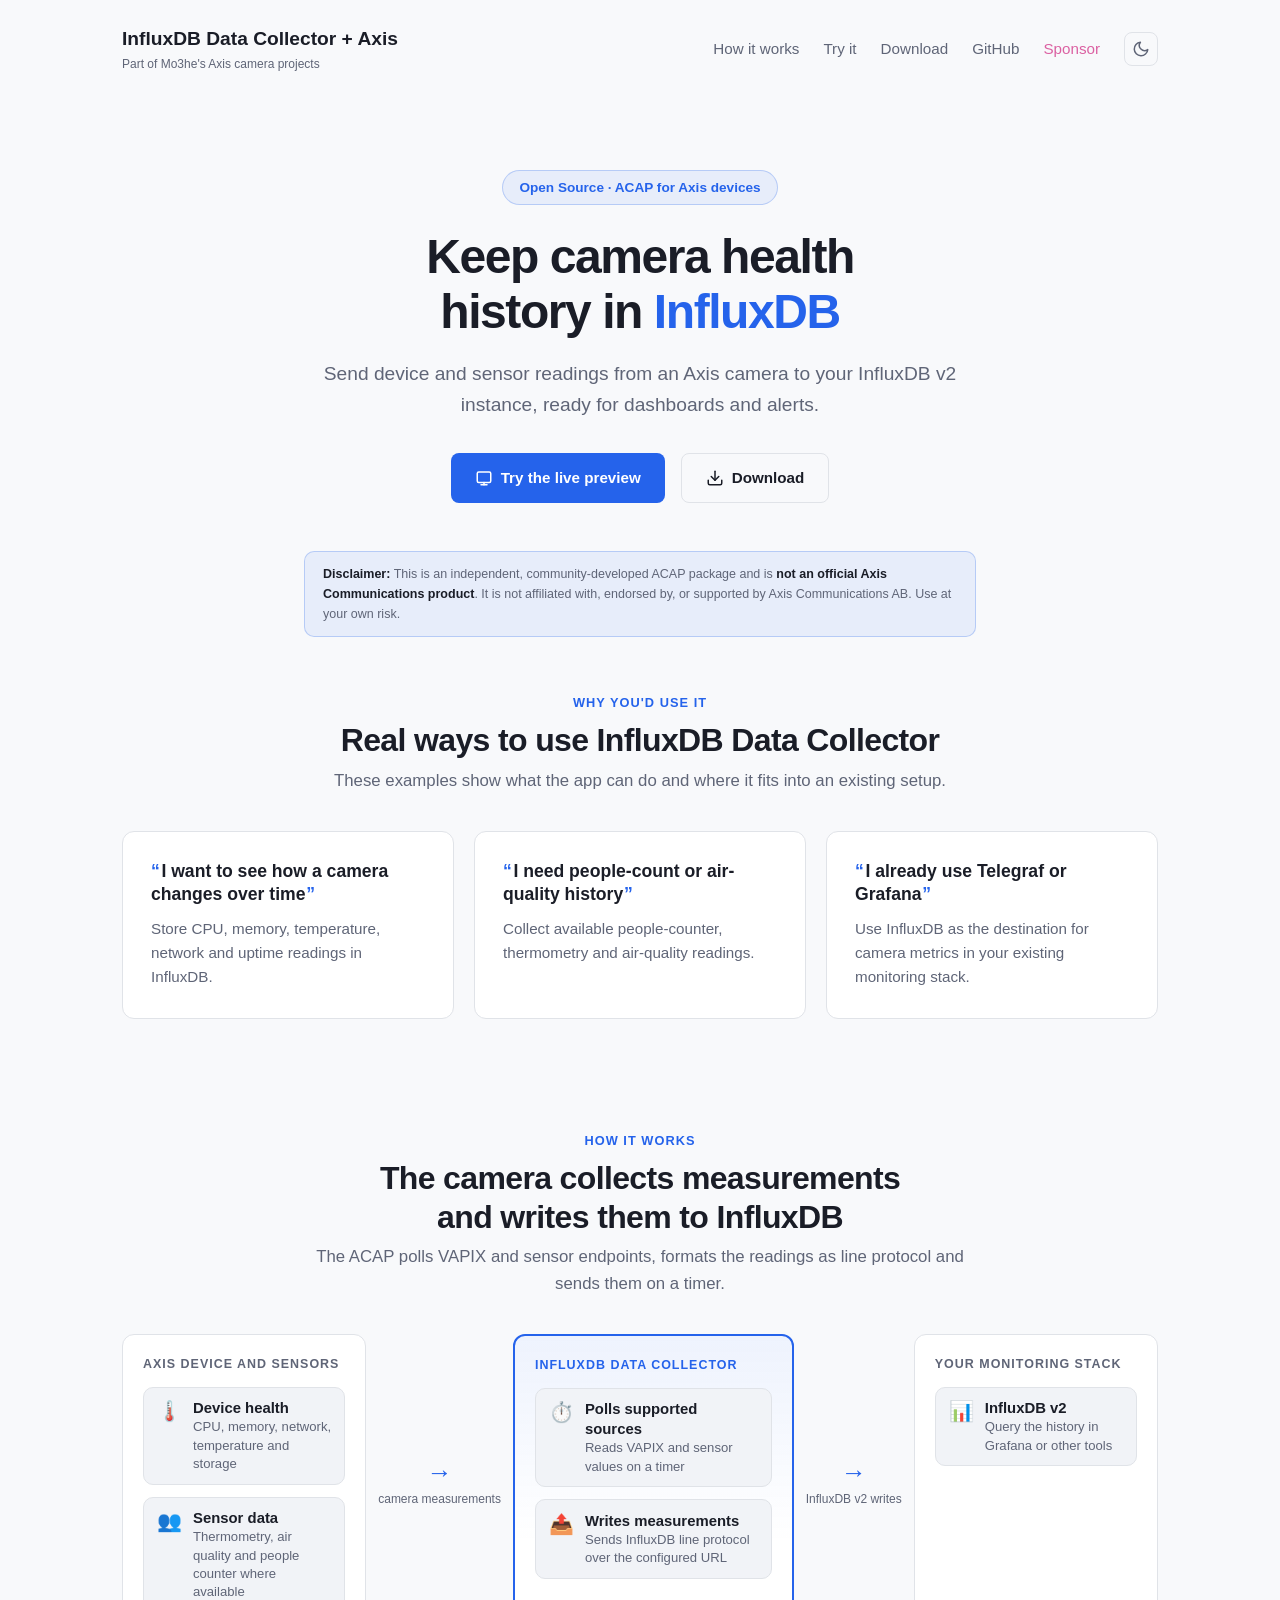
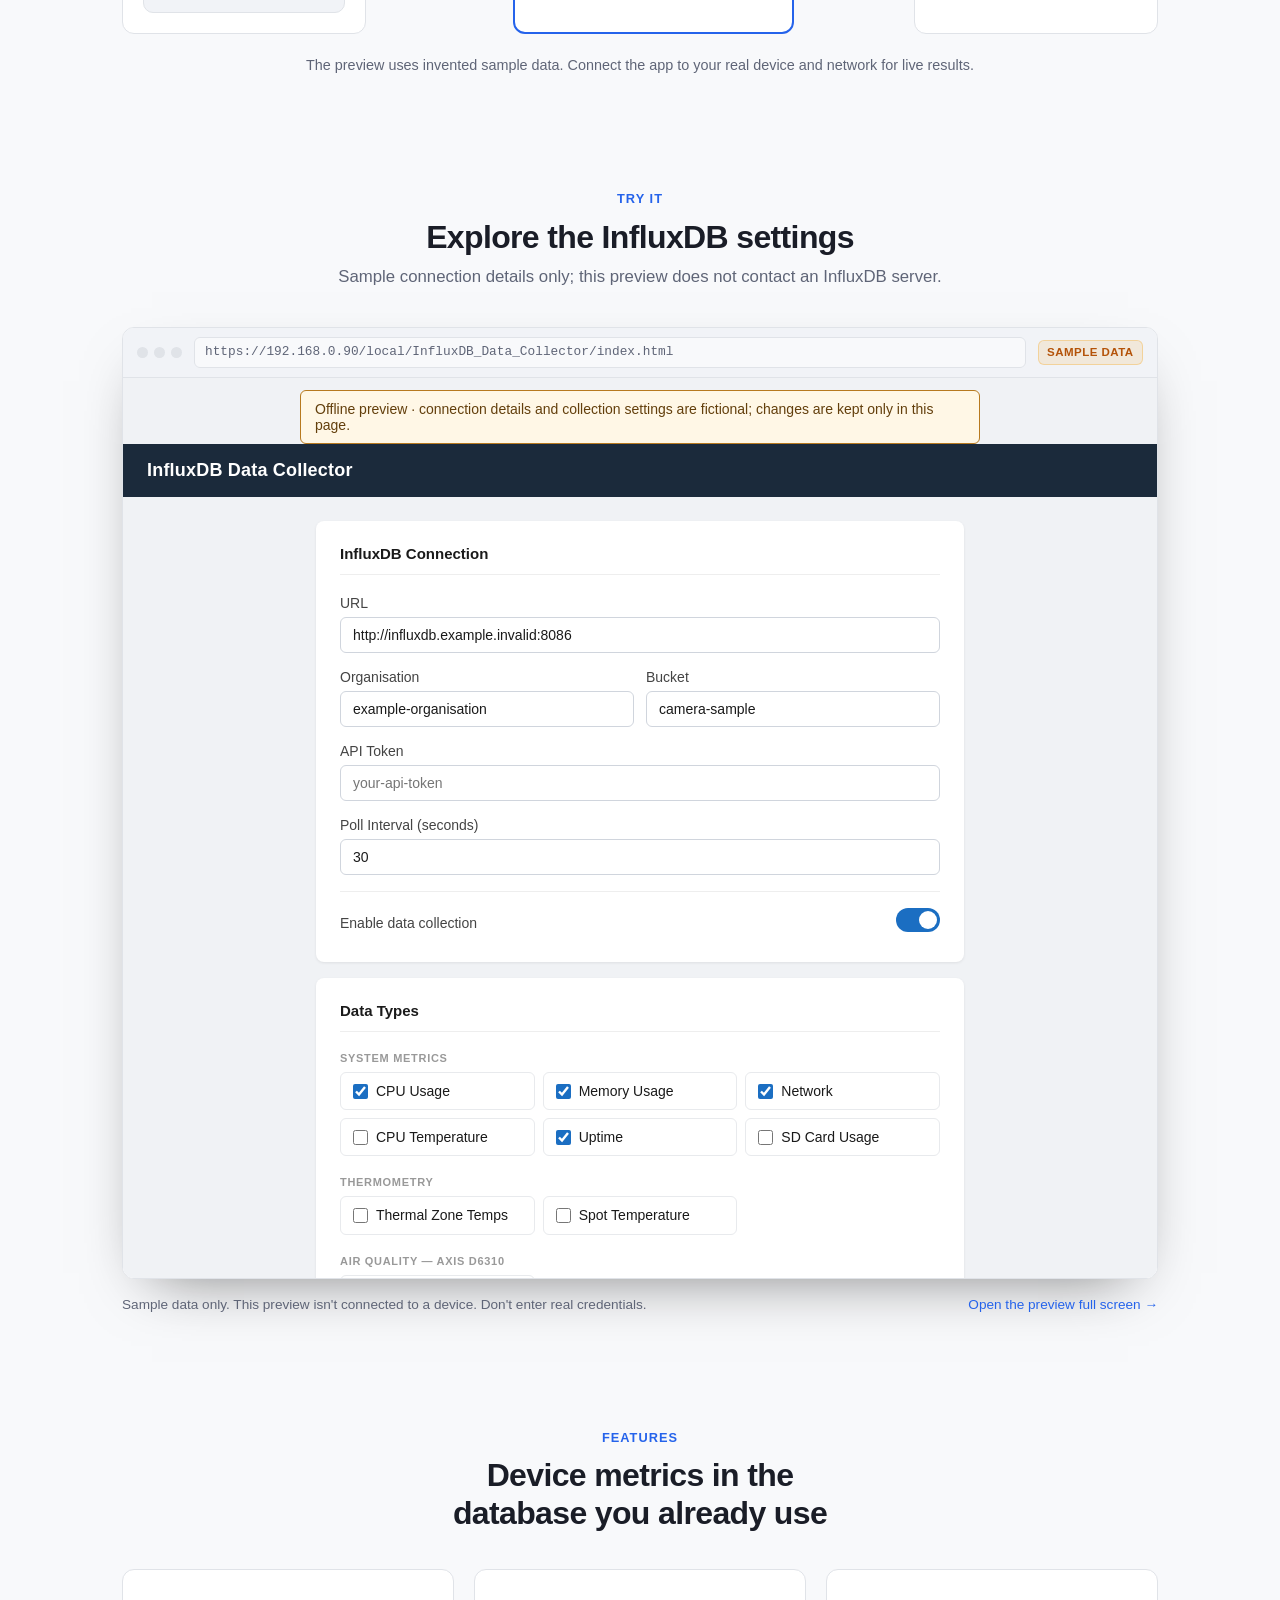
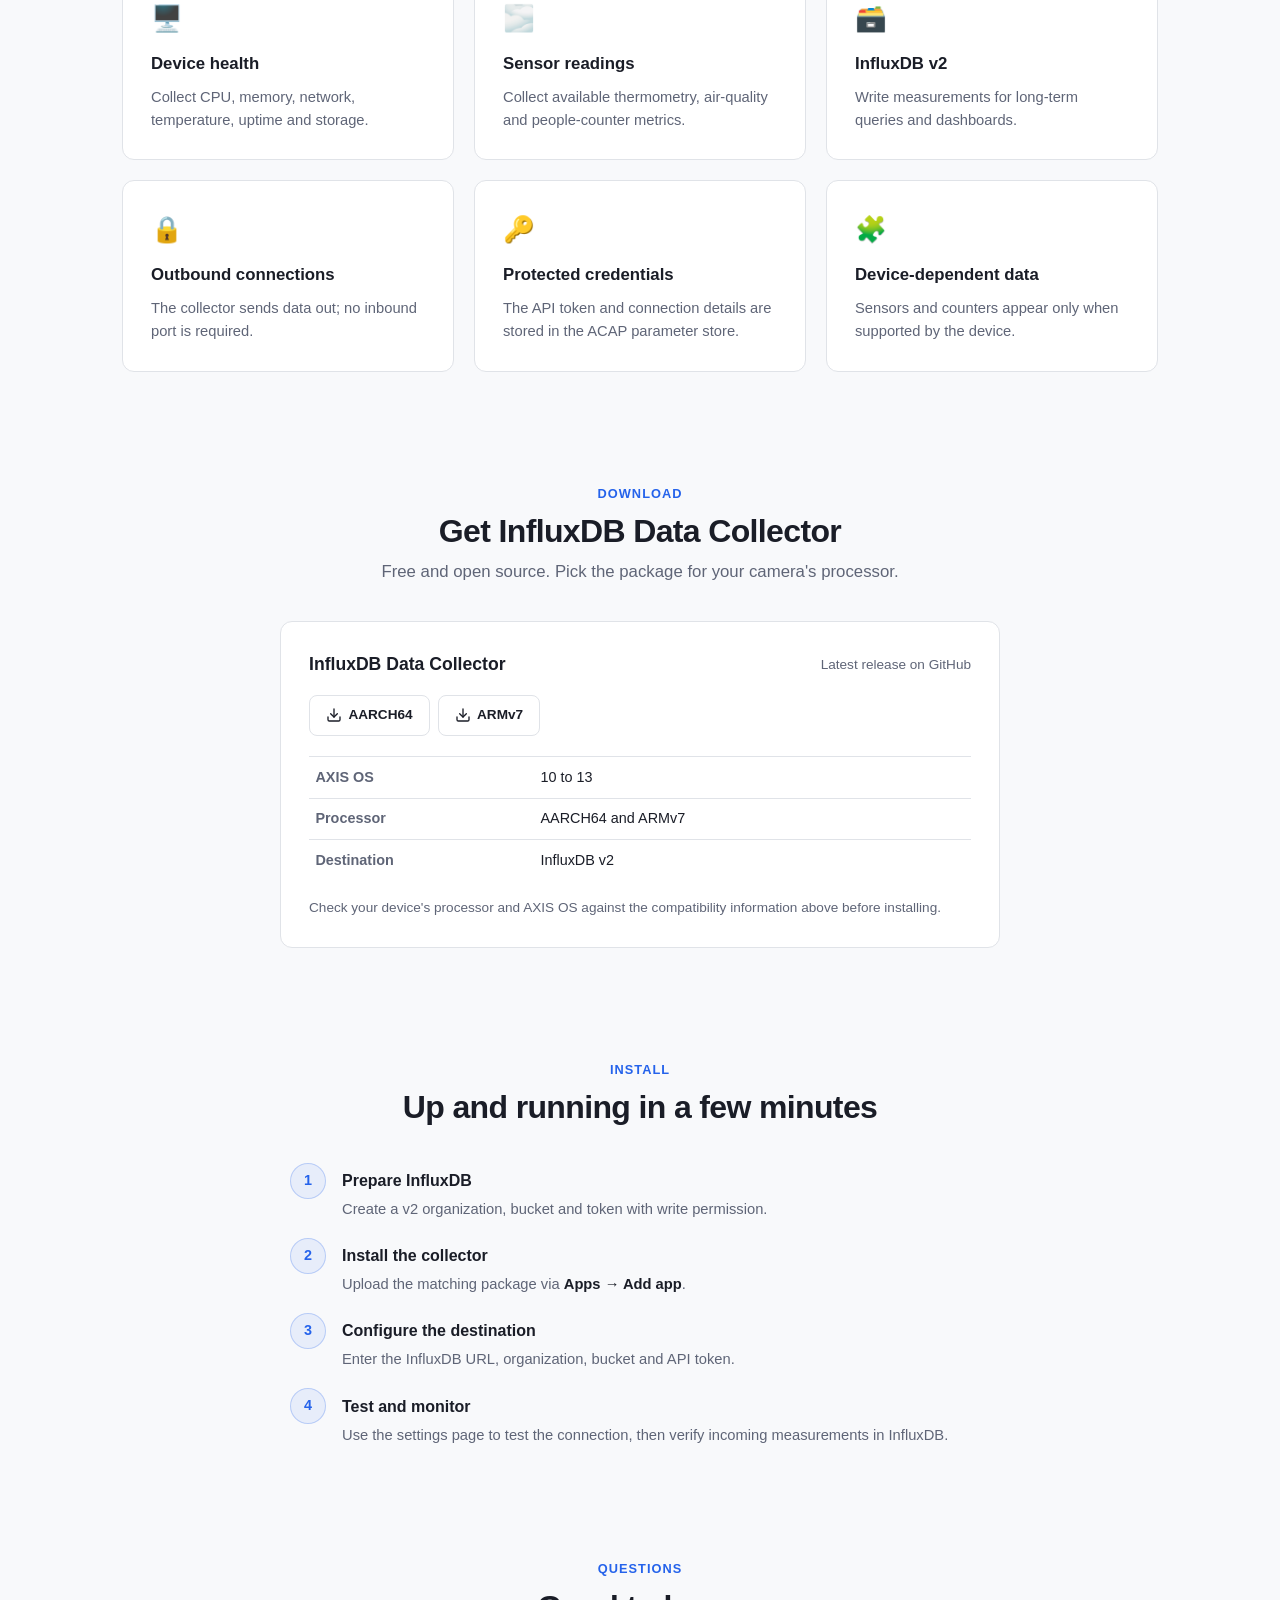
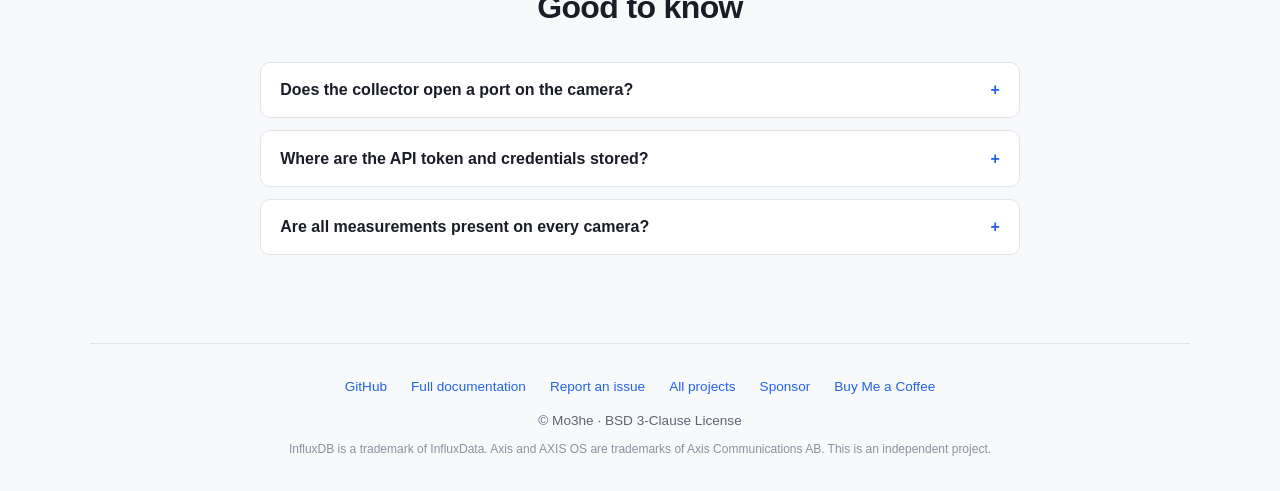
==== docs/index.html @ 537725b9 "Publish project guide with offline app preview" ====
<!DOCTYPE html>
<html lang="en">
<head>
  <meta charset="UTF-8">
  <meta name="viewport" content="width=device-width, initial-scale=1.0">
  <title>InfluxDB Data Collector for Axis Cameras</title>
  <meta name="description" content="Collect Axis camera, recorder and sensor metrics and send them to InfluxDB v2 for dashboards and long-term history.">
  <link rel="canonical" href="https://mo3he.github.io/acap_influxdb_data_collector/">
  <meta property="og:type" content="website">
  <meta property="og:url" content="https://mo3he.github.io/acap_influxdb_data_collector/">
  <meta property="og:title" content="InfluxDB Data Collector for Axis Cameras">
  <meta property="og:description" content="Collect Axis camera, recorder and sensor metrics and send them to InfluxDB v2 for dashboards and long-term history.">
  <meta name="twitter:card" content="summary">
  <meta name="twitter:title" content="InfluxDB Data Collector for Axis Cameras">
  <meta name="twitter:description" content="Collect Axis camera, recorder and sensor metrics and send them to InfluxDB v2 for dashboards and long-term history.">
  <style>
    :root {
      --bg: #0f1117;
      --surface: #181b23;
      --surface-2: #1f232d;
      --border: #262a35;
      --text: #e4e6ed;
      --muted: #8b8fa3;
      --accent: #4f8ff7;
      --accent-hover: #6ba1ff;
      --accent-soft: rgba(79, 143, 247, 0.12);
      --accent-line: rgba(79, 143, 247, 0.25);
      --amber: #f59e0b;
      --radius: 12px;
    }
    [data-theme="light"] {
      --bg: #f8f9fb;
      --surface: #ffffff;
      --surface-2: #f1f3f7;
      --border: #e0e3e8;
      --text: #1a1d27;
      --muted: #5f6577;
      --accent: #2563eb;
      --accent-hover: #1d4ed8;
      --accent-soft: rgba(37, 99, 235, 0.08);
      --accent-line: rgba(37, 99, 235, 0.25);
      --amber: #b45309;
    }
    * { margin: 0; padding: 0; box-sizing: border-box; }
    html { scroll-behavior: smooth; }
    body {
      font-family: -apple-system, BlinkMacSystemFont, 'Segoe UI', Roboto, Oxygen, sans-serif;
      background: var(--bg);
      color: var(--text);
      line-height: 1.6;
    }
    a { color: var(--accent); text-decoration: none; }
    a:hover { color: var(--accent-hover); }
    a:focus-visible, button:focus-visible, summary:focus-visible { outline: 2px solid var(--accent); outline-offset: 3px; border-radius: 4px; }
    code { font-family: ui-monospace, SFMono-Regular, Menlo, monospace; font-size: 0.88em; background: var(--surface-2); border: 1px solid var(--border); border-radius: 5px; padding: 0.05em 0.35em; }
    .wrap { max-width: 1100px; margin: 0 auto; padding: 0 2rem; }
    section { padding: 3.5rem 0; }
    .section-head { text-align: center; max-width: 680px; margin: 0 auto 2.25rem; }
    .section-head h2 { font-size: 2rem; font-weight: 800; letter-spacing: -0.02em; line-height: 1.2; margin-bottom: 0.5rem; text-wrap: balance; }
    .section-head p { color: var(--muted); font-size: 1.05rem; }
    .eyebrow { display: block; color: var(--accent); font-size: 0.8rem; font-weight: 700; letter-spacing: 0.08em; text-transform: uppercase; margin-bottom: 0.5rem; }
    /* Nav */
    nav { display: flex; justify-content: space-between; align-items: center; max-width: 1100px; margin: 0 auto; padding: 1.5rem 2rem; gap: 1rem; }
    nav .logo { font-size: 1.2rem; font-weight: 700; color: var(--text); }
    nav .logo small { display: block; font-size: 0.75rem; font-weight: 500; color: var(--muted); }
    nav .logo small a { color: inherit; }
    nav .logo small a:hover { color: var(--text); }
    nav .links { display: flex; gap: 1.5rem; align-items: center; }
    nav .links a { color: var(--muted); font-size: 0.95rem; }
    nav .links a:hover { color: var(--text); }
    nav .links a.sponsor { color: #db61a2; }
    .theme-toggle { background: none; border: 1px solid var(--border); color: var(--muted); cursor: pointer; border-radius: 8px; padding: 0.4rem; display: flex; align-items: center; justify-content: center; transition: all 0.2s; width: 34px; height: 34px; }
    .theme-toggle:hover { border-color: var(--muted); color: var(--text); }
    .theme-toggle svg { width: 18px; height: 18px; }
    /* Hero */
    .hero { text-align: center; padding: 4.5rem 2rem 3rem; max-width: 820px; margin: 0 auto; }
    .badge { display: inline-block; background: var(--accent-soft); color: var(--accent); padding: 0.35rem 1rem; border-radius: 20px; font-size: 0.85rem; font-weight: 600; margin-bottom: 1.5rem; border: 1px solid var(--accent-line); }
    .badge.beta { background: rgba(245, 158, 11, 0.12); color: var(--amber); border-color: rgba(245, 158, 11, 0.3); }
    .hero h1 { font-size: 3rem; font-weight: 800; letter-spacing: -0.03em; line-height: 1.15; margin-bottom: 1.25rem; text-wrap: balance; }
    .hero h1 span { color: var(--accent); }
    @media (min-width: 641px) { .hero h1 span { white-space: nowrap; } }
    .hero p { font-size: 1.2rem; color: var(--muted); max-width: 640px; margin: 0 auto 2rem; }
    .hero-buttons { display: flex; gap: 1rem; justify-content: center; flex-wrap: wrap; }
    .btn { display: inline-flex; align-items: center; gap: 0.5rem; padding: 0.75rem 1.5rem; border-radius: 8px; font-size: 0.95rem; font-weight: 600; transition: all 0.2s; }
    .btn svg { width: 18px; height: 18px; }
    .btn-primary { background: var(--accent); color: #fff; }
    .btn-primary:hover { background: var(--accent-hover); color: #fff; }
    .btn-outline { border: 1px solid var(--border); color: var(--text); background: transparent; }
    .btn-outline:hover { border-color: var(--muted); color: var(--text); }
    .disclaimer { max-width: 720px; margin: 0 auto; padding: 0 1.5rem; }
    .disclaimer div { background: var(--accent-soft); border: 1px solid var(--accent-line); border-radius: 10px; padding: 12px 18px; font-size: 12.5px; color: var(--muted); line-height: 1.6; }
    .disclaimer strong { color: var(--text); }
    /* Story cards */
    .story-grid { display: grid; grid-template-columns: repeat(auto-fit, minmax(280px, 1fr)); gap: 1.25rem; }
    .story { background: var(--surface); border: 1px solid var(--border); border-radius: var(--radius); padding: 1.75rem; }
    .story .q { font-size: 1.1rem; font-weight: 700; line-height: 1.35; margin-bottom: 0.6rem; }
    .story .q::before { content: "\201C"; color: var(--accent); margin-right: 0.1rem; }
    .story .q::after { content: "\201D"; color: var(--accent); margin-left: 0.05rem; }
    .story p { color: var(--muted); font-size: 0.95rem; }
    /* Flow diagram */
    .flow { display: grid; grid-template-columns: 1fr auto 1.15fr auto 1fr; align-items: stretch; gap: 0.75rem; }
    .flow-col { background: var(--surface); border: 1px solid var(--border); border-radius: var(--radius); padding: 1.25rem; display: flex; flex-direction: column; gap: 0.75rem; }
    .flow-col.core { border: 2px solid var(--accent); background: linear-gradient(180deg, var(--accent-soft), transparent 70%), var(--surface); }
    .flow-col h3 { font-size: 0.78rem; font-weight: 700; letter-spacing: 0.08em; text-transform: uppercase; color: var(--muted); }
    .flow-col.core h3 { color: var(--accent); }
    .node { display: flex; gap: 0.7rem; align-items: flex-start; background: var(--surface-2); border: 1px solid var(--border); border-radius: 10px; padding: 0.65rem 0.8rem; }
    .node .i { font-size: 1.25rem; line-height: 1.3; }
    .node strong { display: block; font-size: 0.93rem; line-height: 1.35; }
    .node span { display: block; color: var(--muted); font-size: 0.82rem; line-height: 1.4; }
    .flow-link { display: flex; flex-direction: column; align-items: center; justify-content: center; gap: 0.35rem; color: var(--accent); min-width: 72px; }
    .flow-link .arrow { font-size: 1.6rem; line-height: 1; }
    .flow-link .arrow::before { content: "\2192"; }
    .flow-link small { color: var(--muted); font-size: 0.75rem; text-align: center; max-width: 9rem; line-height: 1.35; }
    .flow-note { text-align: center; color: var(--muted); font-size: 0.9rem; margin: 1.25rem auto 0; max-width: 760px; }
    /* Preview */
    .preview-tabs { display: flex; gap: 0.5rem; justify-content: center; flex-wrap: wrap; margin-bottom: 1rem; }
    .preview-tabs button { font: inherit; font-size: 0.9rem; font-weight: 600; color: var(--muted); background: transparent; border: 1px solid var(--border); border-radius: 20px; padding: 0.4rem 1rem; cursor: pointer; }
    .preview-tabs button:hover { color: var(--text); border-color: var(--muted); }
    .preview-tabs button[aria-selected="true"] { color: var(--accent); background: var(--accent-soft); border-color: var(--accent-line); }
    .browser { border: 1px solid var(--border); border-radius: var(--radius); overflow: hidden; background: var(--surface); box-shadow: 0 24px 60px -30px rgba(0, 0, 0, 0.55); }
    .browser-bar { display: flex; align-items: center; gap: 0.75rem; padding: 0.6rem 0.9rem; border-bottom: 1px solid var(--border); background: var(--surface-2); }
    .dots { display: flex; gap: 6px; }
    .dots i { width: 11px; height: 11px; border-radius: 50%; background: var(--border); display: block; }
    .url { flex: 1; min-width: 0; font-family: ui-monospace, SFMono-Regular, Menlo, monospace; font-size: 0.8rem; color: var(--muted); background: var(--bg); border: 1px solid var(--border); border-radius: 6px; padding: 0.25rem 0.6rem; white-space: nowrap; overflow: hidden; text-overflow: ellipsis; }
    .sample { font-size: 0.72rem; font-weight: 700; letter-spacing: 0.04em; text-transform: uppercase; color: var(--amber); background: rgba(245, 158, 11, 0.12); border: 1px solid rgba(245, 158, 11, 0.3); border-radius: 6px; padding: 0.15rem 0.5rem; white-space: nowrap; }
    .browser iframe { display: block; width: 100%; border: 0; background: #fff; }
    .preview-foot { display: flex; justify-content: space-between; gap: 1rem; flex-wrap: wrap; color: var(--muted); font-size: 0.85rem; margin-top: 0.9rem; }
    /* Features */
    .features { display: grid; grid-template-columns: repeat(auto-fit, minmax(300px, 1fr)); gap: 1.25rem; }
    .feature-card { background: var(--surface); border: 1px solid var(--border); border-radius: var(--radius); padding: 1.75rem; }
    .feature-card .icon { font-size: 1.6rem; margin-bottom: 0.75rem; }
    .feature-card h3 { font-size: 1.05rem; font-weight: 700; margin-bottom: 0.5rem; }
    .feature-card p { color: var(--muted); font-size: 0.92rem; line-height: 1.55; }
    /* Download */
    .download-card { max-width: 720px; margin: 0 auto; background: var(--surface); border: 1px solid var(--border); border-radius: var(--radius); padding: 1.75rem; }
    .download-card .row { display: flex; justify-content: space-between; align-items: center; gap: 1rem; flex-wrap: wrap; margin-bottom: 1rem; }
    .download-card h3 { font-size: 1.1rem; font-weight: 700; }
    .version { font-size: 0.85rem; color: var(--muted); }
    .arch-buttons { display: flex; gap: 0.5rem; flex-wrap: wrap; margin-bottom: 1.25rem; }
    .arch-btn { display: inline-flex; align-items: center; gap: 0.4rem; padding: 0.55rem 1rem; border-radius: 8px; font-size: 0.85rem; font-weight: 600; border: 1px solid var(--border); color: var(--text); background: transparent; transition: all 0.2s; }
    .arch-btn:hover { border-color: var(--accent); color: var(--accent); }
    .arch-btn svg { width: 16px; height: 16px; }
    .compat { width: 100%; border-collapse: collapse; font-size: 0.9rem; }
    .compat th, .compat td { text-align: left; padding: 0.55rem 0.4rem; border-top: 1px solid var(--border); vertical-align: top; }
    .compat th { color: var(--muted); font-weight: 600; width: 34%; }
    .arch-help { color: var(--muted); font-size: 0.85rem; margin-top: 1rem; }
    .arch-help strong { color: var(--text); }
    /* Install */
    .steps { max-width: 700px; margin: 0 auto; display: flex; flex-direction: column; gap: 1rem; }
    .step { display: flex; gap: 1rem; align-items: flex-start; }
    .step-num { min-width: 36px; height: 36px; border-radius: 50%; background: var(--accent-soft); color: var(--accent); display: flex; align-items: center; justify-content: center; font-weight: 700; font-size: 0.9rem; border: 1px solid var(--accent-line); }
    .step-text { padding-top: 0.35rem; }
    .step-text strong { display: block; margin-bottom: 0.15rem; }
    .step-text span { color: var(--muted); font-size: 0.92rem; }
    .step-text span strong { display: inline; color: var(--text); margin: 0; }
    /* FAQ */
    .faq { max-width: 760px; margin: 0 auto; display: flex; flex-direction: column; gap: 0.75rem; }
    .faq details { background: var(--surface); border: 1px solid var(--border); border-radius: 10px; padding: 0.9rem 1.2rem; }
    .faq summary { cursor: pointer; font-weight: 600; list-style: none; display: flex; justify-content: space-between; gap: 1rem; }
    .faq summary::-webkit-details-marker { display: none; }
    .faq summary::after { content: "+"; color: var(--accent); font-weight: 700; }
    .faq details[open] summary::after { content: "\2212"; }
    .faq details p { color: var(--muted); font-size: 0.93rem; margin-top: 0.6rem; }
    /* Footer */
    footer { border-top: 1px solid var(--border); text-align: center; padding: 2rem; color: var(--muted); font-size: 0.85rem; max-width: 1100px; margin: 2rem auto 0; }
    footer .footer-links { display: flex; gap: 1.5rem; justify-content: center; flex-wrap: wrap; margin-bottom: 0.75rem; }
    footer .fine { font-size: 0.75rem; opacity: 0.7; margin-top: 0.5rem; }
    @media (max-width: 900px) {
      .flow { grid-template-columns: 1fr; }
      .flow-link { flex-direction: row; min-width: 0; padding: 0.15rem 0; }
      .flow-link .arrow::before { content: "\2193"; }
      .flow-link small { max-width: none; }
    }
    @media (max-width: 760px) {
      nav { padding: 1rem 1.25rem; flex-wrap: wrap; }
      nav .links { gap: 1rem; flex-wrap: wrap; }
      nav .links .opt { display: none; }
    }
    @media (max-width: 640px) {
      .wrap { padding: 0 1.25rem; }
      section { padding: 2.5rem 0; }
      .hero h1 { font-size: 2.1rem; }
      .hero { padding: 3rem 1.25rem 2rem; }
      .hero p { font-size: 1.05rem; }
      .hero-buttons { flex-direction: column; align-items: center; }
      .section-head h2 { font-size: 1.6rem; }
      .dots { display: none; }
    }
    @media (prefers-reduced-motion: reduce) { html { scroll-behavior: auto; } * { transition: none !important; } }
  </style>
</head>
<body>
  <nav>
    <div class="logo">InfluxDB Data Collector + Axis<small><a href="https://mo3he.github.io/">Part of Mo3he's Axis camera projects</a></small></div>
    <div class="links">
      <a href="#how" class="opt">How it works</a>
      <a href="#preview">Try it</a>
      <a href="#download">Download</a>
      <a href="https://github.com/Mo3he/acap_influxdb_data_collector" target="_blank" rel="noopener">GitHub</a>
      <a href="https://github.com/sponsors/Mo3he" target="_blank" rel="noopener" class="sponsor opt">Sponsor</a>
      <button class="theme-toggle" id="themeToggle" type="button" aria-label="Toggle light and dark theme">
        <svg id="iconSun" viewBox="0 0 24 24" fill="none" stroke="currentColor" stroke-width="2" stroke-linecap="round" stroke-linejoin="round" aria-hidden="true"><circle cx="12" cy="12" r="5"/><line x1="12" y1="1" x2="12" y2="3"/><line x1="12" y1="21" x2="12" y2="23"/><line x1="4.22" y1="4.22" x2="5.64" y2="5.64"/><line x1="18.36" y1="18.36" x2="19.78" y2="19.78"/><line x1="1" y1="12" x2="3" y2="12"/><line x1="21" y1="12" x2="23" y2="12"/><line x1="4.22" y1="19.78" x2="5.64" y2="18.36"/><line x1="18.36" y1="5.64" x2="19.78" y2="4.22"/></svg>
        <svg id="iconMoon" viewBox="0 0 24 24" fill="none" stroke="currentColor" stroke-width="2" stroke-linecap="round" stroke-linejoin="round" style="display:none" aria-hidden="true"><path d="M21 12.79A9 9 0 1 1 11.21 3 7 7 0 0 0 21 12.79z"/></svg>
      </button>
    </div>
  </nav>

  <header class="hero">
    <div class="badge">Open Source &middot; ACAP for Axis devices</div>
    <h1>Keep camera health history in <span>InfluxDB</span></h1>
    <p>Send device and sensor readings from an Axis camera to your InfluxDB v2 instance, ready for dashboards and alerts.</p>
    <div class="hero-buttons">
      <a href="#preview" class="btn btn-primary"><svg viewBox="0 0 24 24" fill="none" stroke="currentColor" stroke-width="2" stroke-linecap="round" stroke-linejoin="round" aria-hidden="true"><rect x="3" y="4" width="18" height="14" rx="2"/><path d="M8 21h8"/><path d="M12 18v3"/></svg> Try the live preview</a>
      <a href="#download" class="btn btn-outline"><svg viewBox="0 0 24 24" fill="none" stroke="currentColor" stroke-width="2" stroke-linecap="round" stroke-linejoin="round" aria-hidden="true"><path d="M21 15v4a2 2 0 0 1-2 2H5a2 2 0 0 1-2-2v-4"/><polyline points="7 10 12 15 17 10"/><line x1="12" y1="15" x2="12" y2="3"/></svg> Download</a>
    </div>
  </header>

  <div class="disclaimer"><div>
    <strong>Disclaimer:</strong> This is an independent, community-developed ACAP package and is <strong>not an official Axis Communications product</strong>. It is not affiliated with, endorsed by, or supported by Axis Communications AB. Use at your own risk.
  </div></div>

  <main>
    <section id="why">
      <div class="wrap">
        <div class="section-head">
          <span class="eyebrow">Why you'd use it</span>
          <h2>Real ways to use InfluxDB Data Collector</h2>
          <p>These examples show what the app can do and where it fits into an existing setup.</p>
        </div>
        <div class="story-grid">
          <div class="story"><div class="q">I want to see how a camera changes over time</div><p>Store CPU, memory, temperature, network and uptime readings in InfluxDB.</p></div>
          <div class="story"><div class="q">I need people-count or air-quality history</div><p>Collect available people-counter, thermometry and air-quality readings.</p></div>
          <div class="story"><div class="q">I already use Telegraf or Grafana</div><p>Use InfluxDB as the destination for camera metrics in your existing monitoring stack.</p></div>
        </div>
      </div>
    </section>

    <section id="how">
      <div class="wrap">
        <div class="section-head">
          <span class="eyebrow">How it works</span>
          <h2>The camera collects measurements and writes them to InfluxDB</h2>
          <p>The ACAP polls VAPIX and sensor endpoints, formats the readings as line protocol and sends them on a timer.</p>
        </div>
        <div class="flow">
          <div class="flow-col">
            <h3>Axis device and sensors</h3>
            <div class="node"><span class="i" aria-hidden="true">🌡️</span><div><strong>Device health</strong><span>CPU, memory, network, temperature and storage</span></div></div>
            <div class="node"><span class="i" aria-hidden="true">👥</span><div><strong>Sensor data</strong><span>Thermometry, air quality and people counter where available</span></div></div>
          </div>
          <div class="flow-link"><span class="arrow" aria-hidden="true"></span><small>camera measurements</small></div>
          <div class="flow-col core">
            <h3>InfluxDB Data Collector</h3>
            <div class="node"><span class="i" aria-hidden="true">⏱️</span><div><strong>Polls supported sources</strong><span>Reads VAPIX and sensor values on a timer</span></div></div>
            <div class="node"><span class="i" aria-hidden="true">📤</span><div><strong>Writes measurements</strong><span>Sends InfluxDB line protocol over the configured URL</span></div></div>
          </div>
          <div class="flow-link"><span class="arrow" aria-hidden="true"></span><small>InfluxDB v2 writes</small></div>
          <div class="flow-col">
            <h3>Your monitoring stack</h3>
            <div class="node"><span class="i" aria-hidden="true">📊</span><div><strong>InfluxDB v2</strong><span>Query the history in Grafana or other tools</span></div></div>
          </div>
        </div>
        <p class="flow-note">The preview uses invented sample data. Connect the app to your real device and network for live results.</p>
      </div>
    </section>

    <section id="preview">
      <div class="wrap">
        <div class="section-head">
          <span class="eyebrow">Try it</span>
          <h2>Explore the InfluxDB settings</h2>
          <p>Sample connection details only; this preview does not contact an InfluxDB server.</p>
        </div>
        <div class="browser">
          <div class="browser-bar">
            <div class="dots" aria-hidden="true"><i></i><i></i><i></i></div>
            <div class="url" id="previewUrl">https://192.168.0.90/local/InfluxDB_Data_Collector/index.html</div>
            <span class="sample">Sample data</span>
          </div>
          <iframe id="previewFrame" src="preview/index.html" title="InfluxDB Data Collector preview with sample data" style="height:900px" loading="lazy" sandbox="allow-scripts allow-same-origin allow-forms allow-modals"></iframe>
        </div>
        <div class="preview-foot">
          <span>Sample data only. This preview isn't connected to a device. Don't enter real credentials.</span>
          <a id="previewFull" href="preview/index.html" target="_blank" rel="noopener">Open the preview full screen &rarr;</a>
        </div>
      </div>
    </section>

    <section id="features">
      <div class="wrap">
        <div class="section-head">
          <span class="eyebrow">Features</span>
          <h2>Device metrics in the database you already use</h2>
        </div>
        <div class="features">
          <div class="feature-card"><div class="icon" aria-hidden="true">🖥️</div><h3>Device health</h3><p>Collect CPU, memory, network, temperature, uptime and storage.</p></div>
          <div class="feature-card"><div class="icon" aria-hidden="true">🌫️</div><h3>Sensor readings</h3><p>Collect available thermometry, air-quality and people-counter metrics.</p></div>
          <div class="feature-card"><div class="icon" aria-hidden="true">🗃️</div><h3>InfluxDB v2</h3><p>Write measurements for long-term queries and dashboards.</p></div>
          <div class="feature-card"><div class="icon" aria-hidden="true">🔒</div><h3>Outbound connections</h3><p>The collector sends data out; no inbound port is required.</p></div>
          <div class="feature-card"><div class="icon" aria-hidden="true">🔑</div><h3>Protected credentials</h3><p>The API token and connection details are stored in the ACAP parameter store.</p></div>
          <div class="feature-card"><div class="icon" aria-hidden="true">🧩</div><h3>Device-dependent data</h3><p>Sensors and counters appear only when supported by the device.</p></div>
        </div>
      </div>
    </section>

    <section id="download">
      <div class="wrap">
        <div class="section-head">
          <span class="eyebrow">Download</span>
          <h2>Get InfluxDB Data Collector</h2>
          <p>Free and open source. Pick the package for your camera's processor.</p>
        </div>
        <div class="download-card">
          <div class="row"><h3>InfluxDB Data Collector</h3><span class="version" id="relVersion">Latest release on GitHub</span></div>
          <div class="arch-buttons">
            <a class="arch-btn" data-arch="aarch64" href="https://github.com/Mo3he/acap_influxdb_data_collector/releases" target="_blank" rel="noopener"><svg viewBox="0 0 24 24" fill="none" stroke="currentColor" stroke-width="2" stroke-linecap="round" stroke-linejoin="round" aria-hidden="true"><path d="M21 15v4a2 2 0 0 1-2 2H5a2 2 0 0 1-2-2v-4"/><polyline points="7 10 12 15 17 10"/><line x1="12" y1="15" x2="12" y2="3"/></svg> AARCH64</a>
            <a class="arch-btn" data-arch="armv7hf" href="https://github.com/Mo3he/acap_influxdb_data_collector/releases" target="_blank" rel="noopener"><svg viewBox="0 0 24 24" fill="none" stroke="currentColor" stroke-width="2" stroke-linecap="round" stroke-linejoin="round" aria-hidden="true"><path d="M21 15v4a2 2 0 0 1-2 2H5a2 2 0 0 1-2-2v-4"/><polyline points="7 10 12 15 17 10"/><line x1="12" y1="15" x2="12" y2="3"/></svg> ARMv7</a>
          </div>
          <table class="compat">
            <tr><th>AXIS OS</th><td>10 to 13</td></tr>
            <tr><th>Processor</th><td>AARCH64 and ARMv7</td></tr>
            <tr><th>Destination</th><td>InfluxDB v2</td></tr>
          </table>
          <p class="arch-help">Check your device's processor and AXIS OS against the compatibility information above before installing.</p>
        </div>
      </div>
    </section>

    <section id="install">
      <div class="wrap">
        <div class="section-head">
          <span class="eyebrow">Install</span>
          <h2>Up and running in a few minutes</h2>
        </div>
        <div class="steps">
          <div class="step"><div class="step-num">1</div><div class="step-text"><strong>Prepare InfluxDB</strong><span>Create a v2 organization, bucket and token with write permission.</span></div></div>
          <div class="step"><div class="step-num">2</div><div class="step-text"><strong>Install the collector</strong><span>Upload the matching package via <strong>Apps &rarr; Add app</strong>.</span></div></div>
          <div class="step"><div class="step-num">3</div><div class="step-text"><strong>Configure the destination</strong><span>Enter the InfluxDB URL, organization, bucket and API token.</span></div></div>
          <div class="step"><div class="step-num">4</div><div class="step-text"><strong>Test and monitor</strong><span>Use the settings page to test the connection, then verify incoming measurements in InfluxDB.</span></div></div>
        </div>
      </div>
    </section>

    <section id="faq">
      <div class="wrap">
        <div class="section-head">
          <span class="eyebrow">Questions</span>
          <h2>Good to know</h2>
        </div>
        <div class="faq">
          <details><summary>Does the collector open a port on the camera?</summary><p>No. It makes outbound connections to the configured InfluxDB endpoint.</p></details>
          <details><summary>Where are the API token and credentials stored?</summary><p>They are stored in the ACAP parameter store. Protect camera administration and use a restricted InfluxDB token.</p></details>
          <details><summary>Are all measurements present on every camera?</summary><p>No. Available sensor and hardware metrics depend on the camera or recorder model.</p></details>
        </div>
      </div>
    </section>
  </main>

  <footer>
    <div class="footer-links">
      <a href="https://github.com/Mo3he/acap_influxdb_data_collector" target="_blank" rel="noopener">GitHub</a>
      <a href="https://github.com/Mo3he/acap_influxdb_data_collector#readme" target="_blank" rel="noopener">Full documentation</a>
      <a href="https://github.com/Mo3he/acap_influxdb_data_collector/issues" target="_blank" rel="noopener">Report an issue</a>
      <a href="https://mo3he.github.io/">All projects</a>
      <a href="https://github.com/sponsors/Mo3he" target="_blank" rel="noopener">Sponsor</a>
      <a href="https://buymeacoffee.com/mo3he" target="_blank" rel="noopener">Buy Me a Coffee</a>
    </div>
    <p>&copy; Mo3he &middot; BSD 3-Clause License</p>
    <p class="fine">InfluxDB is a trademark of InfluxData. Axis and AXIS OS are trademarks of Axis Communications AB. This is an independent project.</p>
  </footer>

  <script>
    (function () {
      var html = document.documentElement;
      var sun = document.getElementById('iconSun');
      var moon = document.getElementById('iconMoon');
      function applyTheme(theme) {
        if (theme === 'light') { html.setAttribute('data-theme', 'light'); sun.style.display = 'none'; moon.style.display = 'block'; }
        else { html.removeAttribute('data-theme'); sun.style.display = 'block'; moon.style.display = 'none'; }
      }
      var stored = localStorage.getItem('theme');
      var lightQuery = window.matchMedia('(prefers-color-scheme: light)');
      applyTheme(stored || (lightQuery.matches ? 'light' : 'dark'));
      document.getElementById('themeToggle').addEventListener('click', function () {
        var next = html.getAttribute('data-theme') === 'light' ? 'dark' : 'light';
        localStorage.setItem('theme', next);
        applyTheme(next);
      });
      lightQuery.addEventListener('change', function (e) {
        if (!localStorage.getItem('theme')) applyTheme(e.matches ? 'light' : 'dark');
      });

      var frame = document.getElementById('previewFrame');
      var url = document.getElementById('previewUrl');
      var full = document.getElementById('previewFull');
      var tabs = document.querySelectorAll('.preview-tabs button');
      for (var t = 0; t < tabs.length; t++) {
        tabs[t].addEventListener('click', function () {
          for (var k = 0; k < tabs.length; k++) tabs[k].setAttribute('aria-selected', 'false');
          this.setAttribute('aria-selected', 'true');
          frame.src = this.getAttribute('data-src');
          frame.title = this.getAttribute('data-title');
          url.textContent = this.getAttribute('data-url');
          full.href = this.getAttribute('data-src');
        });
      }

      // Point the architecture buttons at the newest release's packages. Prefer a
      // stable release; fall back to the newest pre-release for beta projects.
      fetch('https://api.github.com/repos/Mo3he/acap_influxdb_data_collector/releases?per_page=10')
        .then(function (r) { return r.ok ? r.json() : []; })
        .then(function (releases) {
          var rel = null, i;
          for (i = 0; i < releases.length && !rel; i++) if (!releases[i].draft && !releases[i].prerelease) rel = releases[i];
          for (i = 0; i < releases.length && !rel; i++) if (!releases[i].draft) rel = releases[i];
          if (!rel) return;
          document.getElementById('relVersion').textContent = rel.tag_name + (rel.prerelease ? ' (pre-release)' : '') + ' \u00b7 ' + new Date(rel.published_at).toLocaleDateString(undefined, { year: 'numeric', month: 'short', day: 'numeric' });
          var buttons = document.querySelectorAll('a[data-arch]');
          for (i = 0; i < buttons.length; i++) {
            var arch = buttons[i].getAttribute('data-arch');
            for (var j = 0; j < rel.assets.length; j++) {
              var name = rel.assets[j].name.toLowerCase();
              if (name.endsWith('_' + arch + '.eap') && !name.includes('_hksv_')) {
                buttons[i].href = rel.assets[j].browser_download_url;
                buttons[i].removeAttribute('target');
                break;
              }
            }
          }
        })
        .catch(function () {});
    })();
  </script>
</body>
</html>
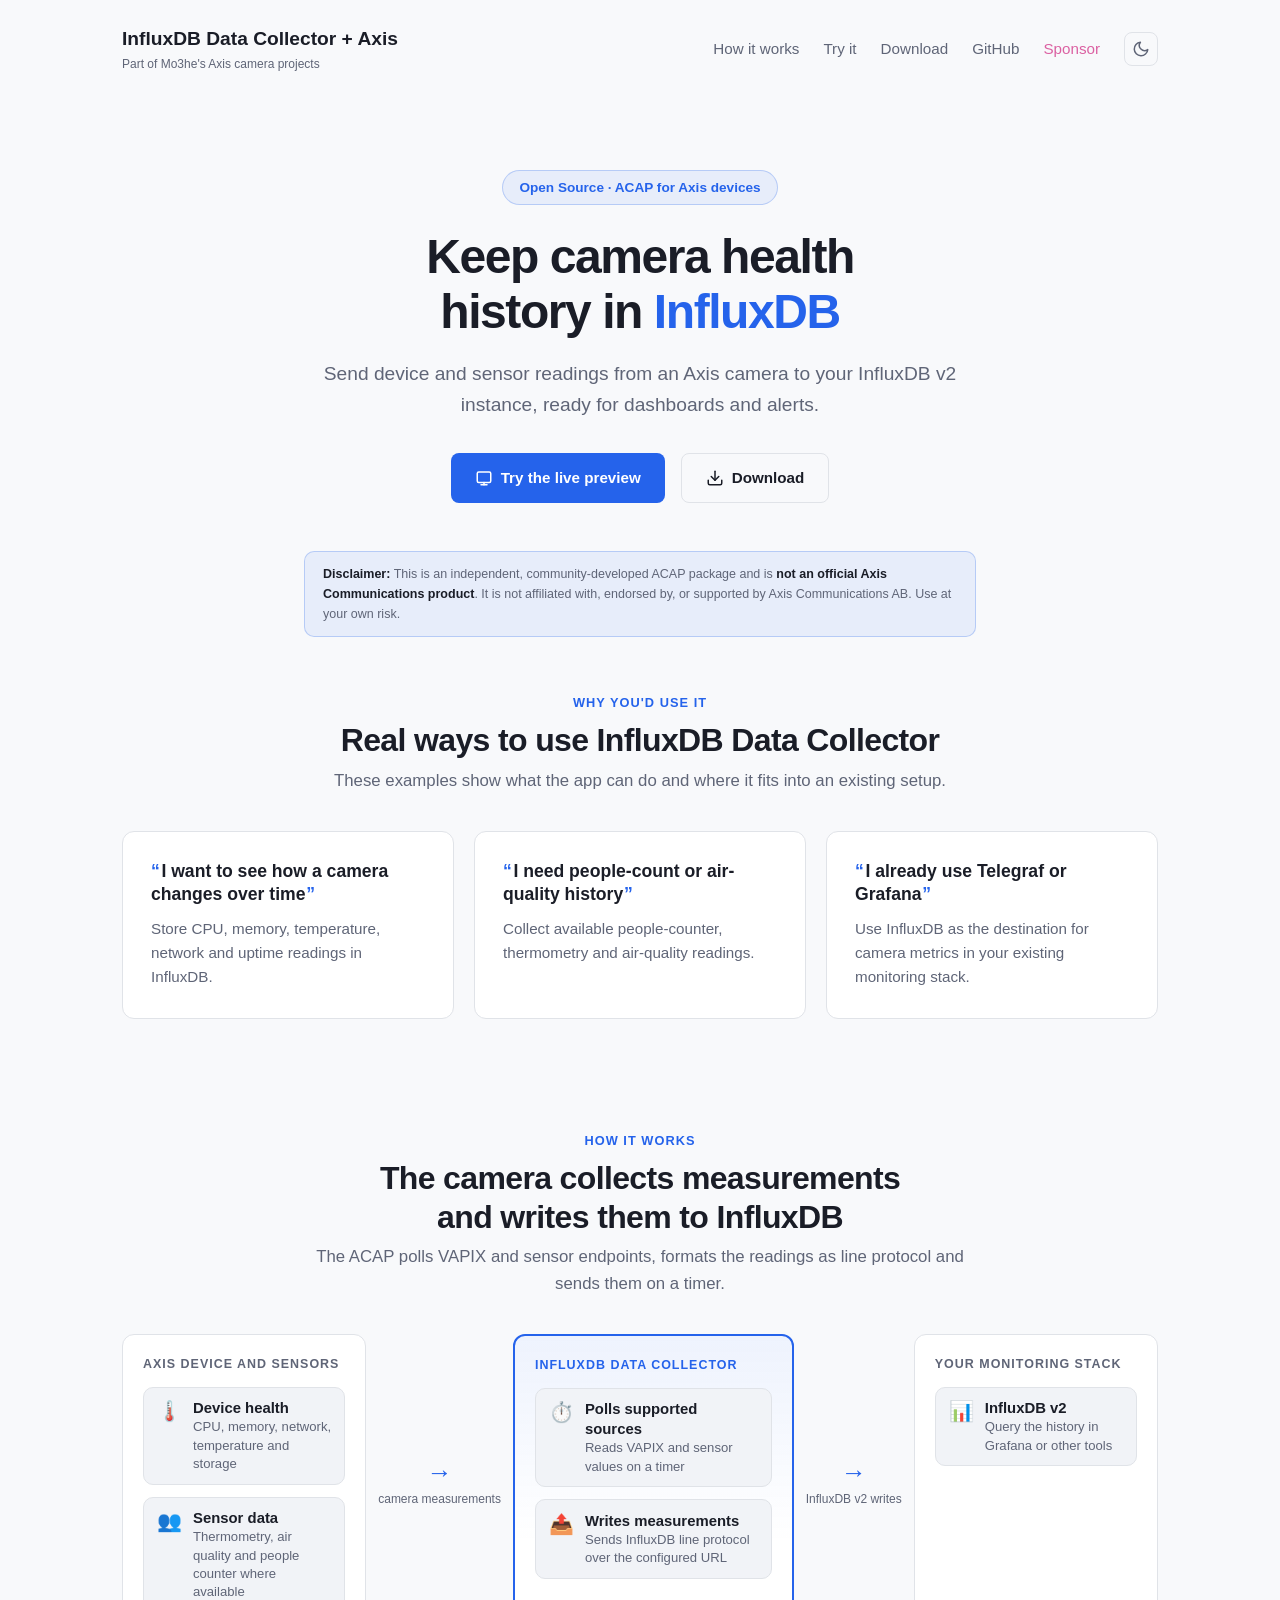
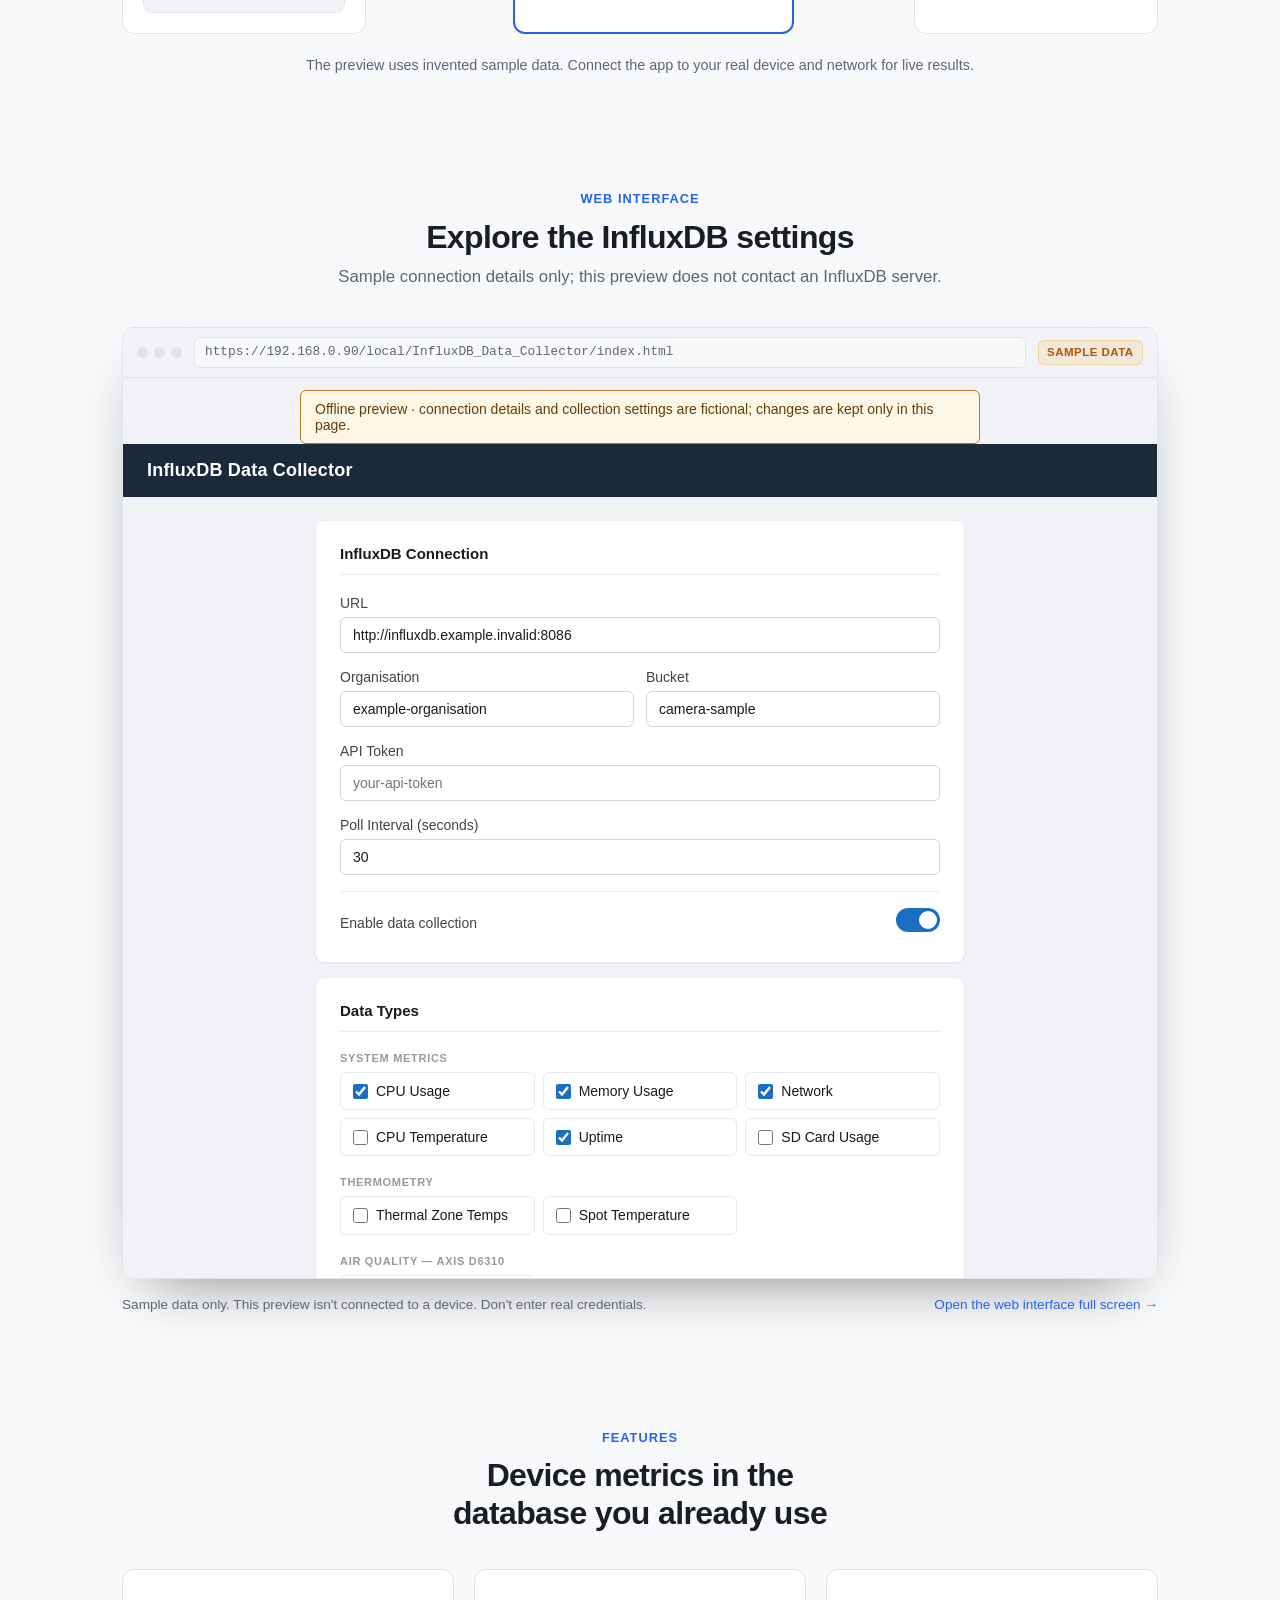
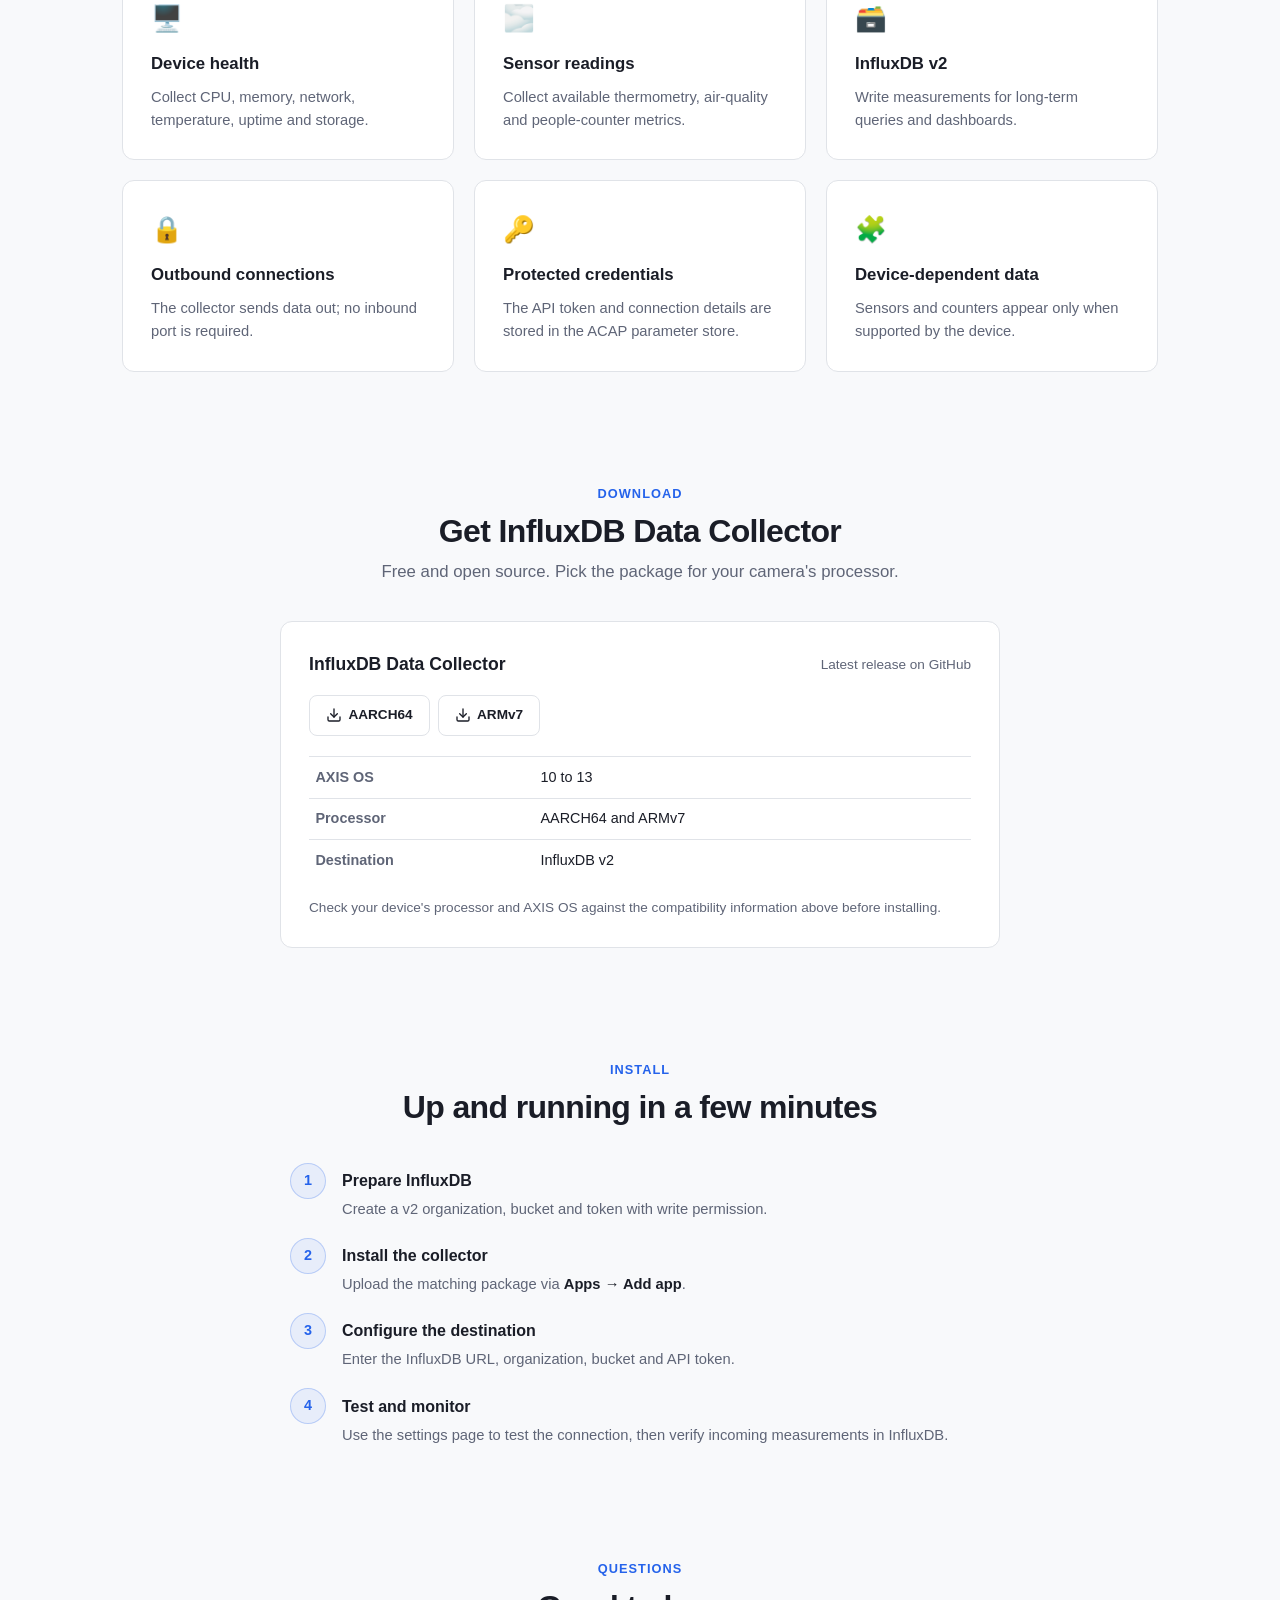
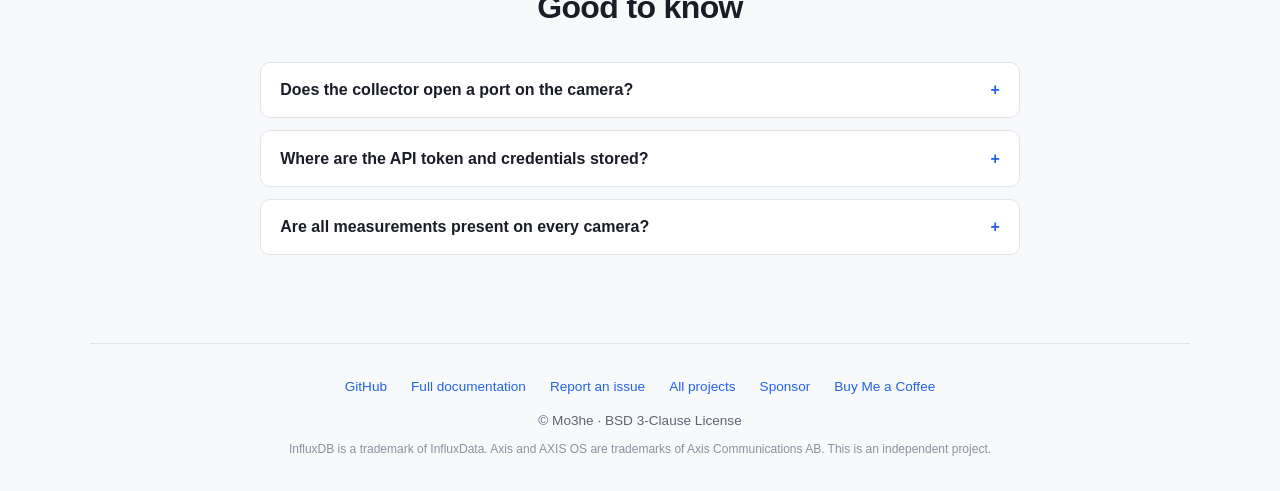
==== commit 595b2293: "Describe project preview as the web interface" ====
--- a/docs/index.html
+++ b/docs/index.html
@@ -267,7 +267,7 @@
     <section id="preview">
       <div class="wrap">
         <div class="section-head">
-          <span class="eyebrow">Try it</span>
+          <span class="eyebrow">Web interface</span>
           <h2>Explore the InfluxDB settings</h2>
           <p>Sample connection details only; this preview does not contact an InfluxDB server.</p>
         </div>
@@ -281,7 +281,7 @@
         </div>
         <div class="preview-foot">
           <span>Sample data only. This preview isn't connected to a device. Don't enter real credentials.</span>
-          <a id="previewFull" href="preview/index.html" target="_blank" rel="noopener">Open the preview full screen &rarr;</a>
+          <a id="previewFull" href="preview/index.html" target="_blank" rel="noopener">Open the web interface full screen &rarr;</a>
         </div>
       </div>
     </section>
